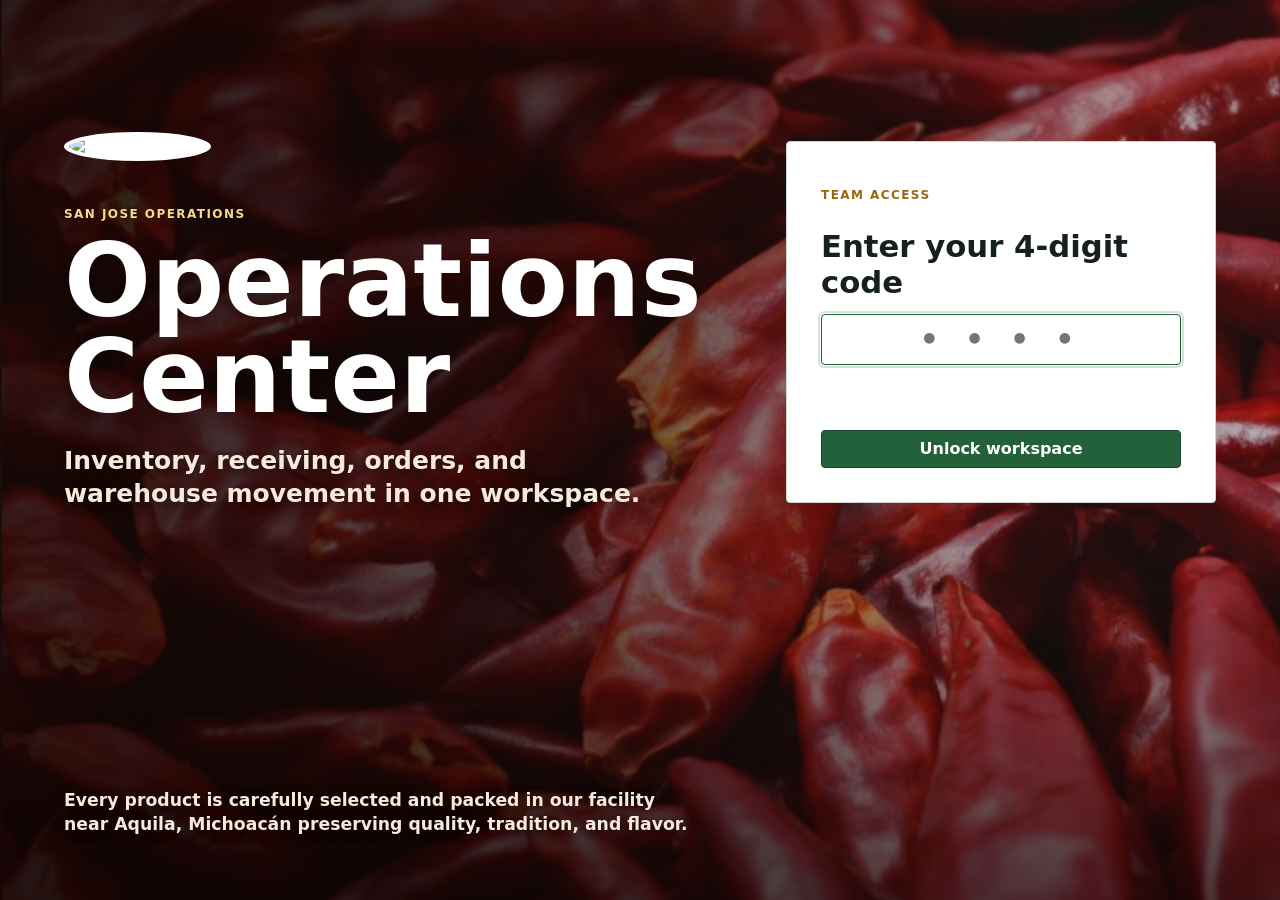
==== frontend/index.html @ c1003235 "Improve phone header layout" ====
<!doctype html>
<html lang="en">
  <head>
    <meta charset="utf-8">
    <meta name="viewport" content="width=device-width, initial-scale=1">
    <title>San Jose Operations Prototype</title>
    <link rel="preload" as="image" href="./operations-center-bg.jpg" fetchpriority="high">
    <link rel="stylesheet" href="./css/styles.css?v=qa1">
    <link rel="stylesheet" href="./css/reports-mobile.css?v=opsreports3">
    <link rel="stylesheet" href="./css/smooth.css?v=smooth1">
    <link rel="stylesheet" href="./css/professional.css?v=mobile-professional1">
    <link rel="stylesheet" href="./css/professional-nav-fix.css?v=phone-layout1">
    <script type="module" src="./js/app-smooth1.js?v=phone-layout1"></script>
  </head>
  <body>
    <section id="loginScreen" class="login-screen" aria-label="Operations Center sign in">
      <div class="login-overlay"></div>
      <div class="login-content">
        <div class="login-heading">
          <img src="../SAN_JOSE_LOGOS.png" alt="San José Farms">
          <p class="eyebrow">SAN JOSE OPERATIONS</p>
          <h1>Operations Center</h1>
          <p class="login-subtitle">Inventory, receiving, orders, and warehouse movement in one workspace.</p>
        </div>
        <form id="pinForm" class="pin-card">
          <p id="pinRoleLabel" class="eyebrow">TEAM ACCESS</p>
          <h2>Enter your 4-digit code</h2>
          <input id="pinInput" inputmode="numeric" autocomplete="one-time-code" maxlength="4" pattern="[0-9]{4}" aria-label="Four digit access code" placeholder="• • • •" required>
          <p id="pinError" class="pin-error" aria-live="polite"></p>
          <button class="login-choice pin-submit" type="submit">Unlock workspace</button>
        </form>
      </div>
      <div class="login-footer">
        <p>Every product is carefully selected and packed in our facility near Aquila, Michoacán preserving quality, tradition, and flavor.</p>
      </div>
    </section>
    <div id="app" hidden>
      <aside class="sidebar">
        <div class="brand">
          <img class="brand-logo" src="../logo_San_Jose.png" alt="San Jose">
          <div>
            <strong>San Jose</strong>
            <small>Operations Prototype</small>
          </div>
        </div>
        <nav id="nav" class="nav"></nav>
        <button id="mobileMenuSignOut" class="mobile-menu-sign-out" type="button">Sign out</button>
      </aside>

      <main class="shell">
        <header class="topbar">
          <div class="mobile-nav-actions">
            <button id="mobileHomeButton" class="icon-button mobile-home-button" type="button" aria-label="Warehouse home" title="Warehouse home">
              <svg aria-hidden="true" viewBox="0 0 24 24"><path d="m3 11 9-8 9 8"></path><path d="M5 10v10h14V10"></path><path d="M9 20v-6h6v6"></path></svg>
            </button>
            <button id="menuToggle" class="icon-button" type="button" aria-label="Open full navigation" title="Open full navigation">☰</button>
          </div>
          <div>
            <h1 id="pageTitle">Dashboard</h1>
            <p id="pageSubtitle">Spreadsheet-backed frontend prototype</p>
          </div>
          <div class="user-panel">
            <span class="user-avatar" id="userAvatar">A</span>
            <div><span class="user-panel-label">Signed in as</span><strong id="currentUserName">Admin</strong></div>
            <button id="signOutButton" class="sign-out" type="button">Sign out</button>
          </div>
        </header>

        <section id="notice" class="notice" hidden></section>
        <section id="view" class="view"></section>
      </main>
    </div>
  </body>
</html>
---- frontend/css/styles.css ----
:root {
  --bg: #f3f5f2;
  --panel: #ffffff;
  --ink: #17211b;
  --muted: #607064;
  --line: #d8e1da;
  --primary: #186b45;
  --primary-dark: #105436;
  --accent: #d69a2d;
  --warn: #aa6500;
  --danger: #b42318;
  --ok: #1f7a46;
  --soft: #eaf3ec;
  --shadow: 0 10px 24px rgba(23, 33, 27, 0.08);
}

* { box-sizing: border-box; }

body {
  margin: 0;
  background: var(--bg);
  color: var(--ink);
  font-family: Inter, ui-sans-serif, system-ui, -apple-system, BlinkMacSystemFont, "Segoe UI", sans-serif;
  -webkit-text-size-adjust: 100%;
}

button, input, select, textarea {
  font: inherit;
}

button {
  border: 0;
  cursor: pointer;
  touch-action: manipulation;
}

[hidden] { display: none !important; }

.login-screen { background: #250905 url("../operations-center-bg.jpg") center / cover no-repeat; color: white; display: grid; min-height: 100vh; overflow: hidden; padding: clamp(24px, 5vw, 72px); position: relative; }
.login-screen::after { background: linear-gradient(0deg, rgba(10, 2, 1, .58), rgba(10, 2, 1, 0) 40%); content: ""; inset: 0; pointer-events: none; position: absolute; }
.login-overlay { background: linear-gradient(110deg, rgba(18, 5, 3, .88) 0%, rgba(18, 5, 3, .65) 43%, rgba(7, 2, 1, .24) 74%); inset: 0; position: absolute; }
.login-content { align-items: center; display: grid; gap: clamp(28px, 5vw, 72px); grid-template-columns: minmax(0, 1fr) minmax(340px, 430px); max-width: 1180px; position: relative; width: 100%; z-index: 1; }
.login-heading { max-width: 680px; }
.login-heading img { background: white; border: 5px solid white; border-radius: 50%; box-shadow: 0 16px 50px rgba(0,0,0,.34); height: clamp(88px, 9vw, 132px); margin-bottom: clamp(20px, 3vw, 34px); object-fit: contain; width: clamp(88px, 9vw, 132px); }
.login-heading h1 { font-size: clamp(54px, 8vw, 108px); font-weight: 850; letter-spacing: 0; line-height: .94; margin: 8px 0 18px; max-width: 760px; text-shadow: 0 5px 26px rgba(0,0,0,.45); }
.login-subtitle { color: #f6eadb; font-size: clamp(18px, 2vw, 25px); font-weight: 650; line-height: 1.35; margin: 0; max-width: 620px; text-shadow: 0 2px 14px rgba(0,0,0,.55); }
.login-choices { display: flex; gap: 18px; }
.login-choice { backdrop-filter: blur(8px); background: rgba(255,255,255,.32); border: 1px solid rgba(255,255,255,.5); border-radius: 4px; color: white; font-size: clamp(34px, 4vw, 56px); font-weight: 800; min-width: 190px; padding: 15px 26px; text-shadow: 0 2px 8px rgba(0,0,0,.45); transition: background .18s ease, transform .18s ease; }
.login-choice:hover { background: rgba(255,255,255,.5); transform: translateY(-2px); }
.pin-card { backdrop-filter: blur(18px); background: rgba(255,255,255,.94); border: 1px solid rgba(255,255,255,.66); border-radius: 18px; box-shadow: 0 24px 80px rgba(0,0,0,.42); color: var(--ink); display: grid; gap: 14px; padding: clamp(24px, 3vw, 34px); text-align: left; width: min(430px, 100%); }
.pin-card h2 { font-size: clamp(24px, 2.4vw, 31px); letter-spacing: 0; margin: 0; }.pin-card .eyebrow { color: #9a650f; }
.pin-card input { background: #f8faf7; border: 1px solid #d7dfd8; border-radius: 12px; box-shadow: inset 0 1px 0 rgba(255,255,255,.9); color: var(--ink); font-size: 20px; text-align: center; width: 100%; }
.pin-card #pinInput { font-size: 30px; font-weight: 750; letter-spacing: .26em; padding-left: .26em; }
.pin-submit { background: var(--primary); border-radius: 12px; box-shadow: none; font-family: inherit; font-size: 16px; margin-top: 2px; min-width: 100%; padding: 14px; text-shadow: none; }
.pin-submit:hover { background: var(--primary-dark); transform: translateY(-1px); }
.pin-back { background: transparent; color: white; font-weight: 700; opacity: .9; padding: 0; }.pin-error { color: #9f2d24; font-weight: 700; min-height: 19px; margin: 8px 0; }
.login-screen.unlocking .login-content { left: 50%; top: 50%; transform: translate(-50%, -50%); }.login-screen.unlocking .login-heading { display: none; }.login-screen.unlocking .login-footer { opacity: .25; }.login-screen.unlocking .pin-card { display: grid; gap: 10px; }
.login-footer { align-self: end; margin-top: clamp(28px, 8vh, 80px); max-width: 660px; position: relative; z-index: 1; }.login-footer p { color: #f6eadb; font-size: clamp(14px, 1.35vw, 18px); font-weight: 650; line-height: 1.4; margin: 0; max-width: 640px; text-shadow: 0 2px 12px rgba(0,0,0,.72); }

#app {
  display: grid;
  grid-template-columns: 280px 1fr;
  min-height: 100vh;
}

.sidebar {
  background: linear-gradient(180deg, #123c2b 0%, #0b291d 100%);
  color: white;
  padding: 24px 16px;
  position: sticky;
  top: 0;
  height: 100vh;
}

.brand {
  display: flex;
  gap: 12px;
  align-items: center;
  margin: 4px 8px 30px;
}

.brand-logo {
  background: white;
  border: 2px solid rgba(255,255,255,0.75);
  width: 44px;
  height: 44px;
  border-radius: 50%;
  object-fit: contain;
  padding: 2px;
}

.brand small {
  display: block;
  color: #b9d3c2;
  margin-top: 2px;
}

.nav {
  display: grid;
  gap: 5px;
}

.nav button {
  width: 100%;
  text-align: left;
  color: #eaf3ec;
  background: transparent;
  border-radius: 10px;
  padding: 12px 14px;
  font-weight: 650;
}

.nav button.active,
.nav button:hover {
  background: rgba(255,255,255,0.14);
}

.shell {
  min-width: 0;
  padding: 30px;
  max-width: 1440px;
}

.topbar {
  display: flex;
  align-items: center;
  justify-content: space-between;
  gap: 16px;
  margin-bottom: 18px;
}

.topbar h1 {
  margin: 0;
  font-size: clamp(26px, 3vw, 34px);
  letter-spacing: -0.035em;
}

.topbar p {
  margin: 4px 0 0;
  color: var(--muted);
}

.icon-button {
  display: none;
  width: 44px;
  height: 44px;
  border-radius: 8px;
  background: var(--panel);
  color: var(--ink);
  box-shadow: var(--shadow);
}

.mobile-nav-actions { display: none; }
.icon-button svg { fill: none; height: 23px; stroke: currentColor; stroke-linecap: round; stroke-linejoin: round; stroke-width: 2; width: 23px; }

.warehouse-home { display: none; }

.user-panel {
  display: flex;
  align-items: center;
  gap: 8px;
  background: var(--panel);
  border: 1px solid var(--line);
  border-radius: 12px;
  padding: 7px 10px 7px 7px;
  box-shadow: 0 5px 16px rgba(23, 33, 27, 0.05);
}

.user-panel label {
  color: var(--muted);
  font-size: 13px;
}

.user-panel-label { color: var(--muted); display: block; font-size: 11px; font-weight: 700; line-height: 1.1; }
.user-panel strong { display: block; font-size: 13px; white-space: nowrap; }
.sign-out { background: transparent; color: var(--primary); font-size: 12px; font-weight: 800; margin-left: 6px; padding: 7px; }

.user-panel select { border: 0; min-height: 36px; padding: 4px 28px 4px 4px; font-size: 13px; font-weight: 700; width: auto; }
.user-avatar { align-items: center; background: var(--primary); border-radius: 9px; color: white; display: inline-flex; font-size: 14px; font-weight: 800; height: 34px; justify-content: center; width: 34px; }

.notice {
  margin-bottom: 14px;
  border: 1px solid var(--line);
  border-left: 5px solid var(--primary);
  background: var(--panel);
  border-radius: 8px;
  padding: 12px 14px;
}

.grid {
  display: grid;
  gap: 14px;
}

.cards {
  display: grid;
  grid-template-columns: repeat(4, minmax(0, 1fr));
  gap: 14px;
}

.card,
.panel {
  background: var(--panel);
  border: 1px solid var(--line);
  border-radius: 14px;
  box-shadow: var(--shadow);
}

.card {
  padding: 16px;
}

.card span {
  color: var(--muted);
  font-size: 13px;
}

.card strong {
  display: block;
  font-size: 30px;
  margin-top: 6px;
}

.dashboard-layout {
  display: grid;
  gap: 14px;
}

.dashboard-metrics {
  display: grid;
  grid-template-columns: repeat(5, minmax(180px, 1fr));
  gap: 12px;
}

.dashboard-metric {
  background: var(--panel);
  border: 1px solid var(--line);
  border-radius: 8px;
  box-shadow: var(--shadow);
  display: flex;
  flex-direction: column;
  min-height: 142px;
  padding: 15px;
}

.dashboard-metric > span {
  color: var(--muted);
  font-size: 13px;
  font-weight: 700;
}

.dashboard-metric strong {
  display: block;
  font-size: 27px;
  margin-top: 9px;
}

.dashboard-metric small {
  color: var(--muted);
  display: block;
  line-height: 1.35;
  margin-top: auto;
  padding-top: 10px;
}

.dashboard-metric--attention {
  border-top: 4px solid #bd7200;
}

.dashboard-metric--placeholder {
  background: #f8faf8;
  border-style: dashed;
  box-shadow: none;
}

.dashboard-metric--placeholder strong {
  color: #879188;
}

.dashboard-metric--capacity {
  border-top: 4px solid #167b83;
}

.capacity-bar {
  background: #dfe9e7;
  border-radius: 4px;
  height: 8px;
  margin-top: 10px;
  overflow: hidden;
  width: 100%;
}

.capacity-bar span {
  background: #167b83;
  display: block;
  height: 100%;
}

.dashboard-exceptions {
  display: grid;
  gap: 14px;
  grid-template-columns: repeat(2, minmax(0, 1fr));
}

.dashboard-exceptions .panel {
  min-width: 0;
}

.dashboard-exceptions .panel-header p {
  margin: 4px 0 0;
}

.dashboard-exceptions td small {
  color: var(--muted);
}

.table-tools {
  align-items: center;
  display: flex;
  justify-content: flex-end;
  margin: 0 0 10px;
}

.table-tools label {
  align-items: center;
  display: flex;
  gap: 8px;
}

.table-tools span {
  color: var(--muted);
  font-size: 12px;
  font-weight: 800;
  text-transform: uppercase;
}

.table-filter {
  background: white;
  border: 1px solid var(--line);
  border-radius: 8px;
  min-height: 38px;
  min-width: min(280px, 68vw);
  padding: 8px 10px;
}

.order-module-grid {
  display: grid;
  gap: 14px;
  grid-template-columns: repeat(2, minmax(0, 1fr));
}

.order-module {
  align-items: flex-start;
  display: flex;
  justify-content: space-between;
  min-height: 150px;
}

.order-module h2 {
  font-size: 20px;
  margin: 0 0 7px;
}

.order-module p {
  line-height: 1.45;
  margin: 0;
  max-width: 440px;
}

.sales-order-header-grid {
  display: grid;
  gap: 12px;
  grid-template-columns: repeat(4, minmax(0, 1fr));
}

.sales-line-grid {
  display: grid;
  gap: 10px;
  grid-template-columns: repeat(4, minmax(0, 1fr));
}

.sales-inventory-field {
  grid-column: span 2;
}

.sales-line-facts {
  border-top: 1px solid var(--line);
  display: grid;
  gap: 10px;
  grid-template-columns: repeat(5, minmax(0, 1fr));
  margin-top: 12px;
  padding-top: 11px;
}

.sales-line-facts span {
  color: var(--muted);
  font-size: 12px;
}

.sales-line-facts strong {
  color: var(--ink);
  display: block;
  font-size: 13px;
  margin-top: 3px;
}

.sales-allocation-preview {
  background: #f7faf8;
  border: 1px solid var(--line);
  border-radius: 8px;
  color: var(--ink);
  font-size: 13px;
  line-height: 1.45;
  margin-top: 12px;
  padding: 11px 12px;
}

.sales-allocation-summary {
  font-weight: 800;
  margin-bottom: 7px;
}

.sales-allocation-summary.is-short {
  color: var(--danger);
}

.sales-allocation-list {
  display: grid;
  gap: 5px;
}

.sales-allocation-list small {
  color: var(--muted);
}

.sales-order-footer {
  align-items: flex-end;
}

.report-block {
  text-align: left;
  color: var(--ink);
}

.report-block small {
  display: block;
  color: var(--muted);
  line-height: 1.35;
  margin-top: 8px;
}

.report-block.selected {
  border-color: var(--primary);
  box-shadow: 0 0 0 2px rgba(29, 111, 66, 0.14), var(--shadow);
}

.panel {
  padding: 20px;
}

.panel-header {
  display: flex;
  justify-content: space-between;
  gap: 12px;
  align-items: center;
  margin-bottom: 14px;
}

.panel-header h2 {
  margin: 0;
  font-size: 18px;
}

.actions {
  display: flex;
  gap: 10px;
  flex-wrap: wrap;
}

.btn {
  display: inline-flex;
  align-items: center;
  justify-content: center;
  min-height: 42px;
  border-radius: 10px;
  padding: 10px 14px;
  background: var(--primary);
  color: white;
  font-weight: 700;
}

.btn:hover { background: var(--primary-dark); }
.btn.secondary { background: #e7eee9; color: var(--ink); }
.btn.warn { background: var(--warn); }
.btn.danger { background: var(--danger); }
.btn.small { min-height: 34px; padding: 7px 10px; }
.btn:disabled,
button:disabled {
  cursor: not-allowed;
  opacity: 0.45;
}

.form-grid {
  display: grid;
  grid-template-columns: repeat(2, minmax(0, 1fr));
  gap: 12px;
}

.field {
  display: grid;
  gap: 6px;
}

.field.full {
  grid-column: 1 / -1;
}

.field label {
  color: var(--muted);
  font-weight: 700;
  font-size: 13px;
}

input, select, textarea {
  width: 100%;
  border: 1px solid var(--line);
  border-radius: 10px;
  min-height: 48px;
  padding: 12px 13px;
  background: white;
  color: var(--ink);
  font-size: 16px;
}

select[multiple] {
  min-height: 140px;
}

.field-hint {
  color: var(--muted);
  font-size: 12px;
  line-height: 1.35;
}

.opening-space-actions {
  align-items: center;
  margin-bottom: 2px;
}

.opening-use-all {
  justify-self: start;
  margin-bottom: 4px;
}

input:focus, select:focus, textarea:focus { border-color: var(--primary); box-shadow: 0 0 0 3px rgba(24, 107, 69, 0.13); outline: 0; }

.admin-layout { display: grid; gap: 16px; }
.admin-hero { align-items: center; background: linear-gradient(115deg, #123f2d, #17613f); color: white; display: flex; justify-content: space-between; min-height: 168px; overflow: hidden; position: relative; }
.admin-hero::after { background: rgba(214, 154, 45, 0.17); border-radius: 999px; content: ""; height: 280px; position: absolute; right: -80px; top: -130px; width: 280px; }
.admin-hero h2 { font-size: clamp(24px, 3vw, 32px); letter-spacing: -0.03em; margin: 7px 0; max-width: 600px; position: relative; z-index: 1; }
.admin-hero .muted { color: #d4e6da; max-width: 620px; position: relative; z-index: 1; }
.eyebrow { color: #f7d88f; font-size: 12px; font-weight: 800; letter-spacing: .12em; }
.admin-hero-stat { background: rgba(255,255,255,.12); border: 1px solid rgba(255,255,255,.18); border-radius: 14px; display: grid; min-width: 124px; padding: 17px; position: relative; text-align: center; z-index: 1; }
.admin-hero-stat strong { font-size: 34px; }.admin-hero-stat span { color: #d4e6da; font-size: 12px; font-weight: 700; }
.admin-workspace { display: grid; gap: 16px; grid-template-columns: minmax(340px, .9fr) minmax(0, 1.1fr); }
.admin-secondary { align-items: center; display: flex; justify-content: space-between; }.admin-secondary h2 { font-size: 17px; margin: 0 0 4px; }.admin-secondary p { margin: 0; }
.role-badge { border-radius: 999px; display: inline-flex; font-size: 12px; font-weight: 800; padding: 5px 9px; }.role-admin { background: #f8e3be; color: #7b4d09; }.role-manager { background: #d9ece2; color: #175f3a; }.role-operator { background: #e3e9e5; color: #43534a; }

textarea {
  min-height: 82px;
  resize: vertical;
}

.po-header-grid {
  display: grid;
  grid-template-columns: 2fr repeat(3, minmax(0, 1fr));
  gap: 12px;
}

.po-tax-switch {
  min-height: 48px;
}

.input-suffix {
  align-items: center;
  display: grid;
  grid-template-columns: 1fr auto;
  position: relative;
}

.input-suffix input {
  padding-right: 40px;
}

.input-suffix span {
  color: var(--muted);
  font-weight: 700;
  padding-right: 13px;
  position: absolute;
  right: 0;
}

.po-lines-heading {
  align-items: center;
  border-top: 1px solid var(--line);
  display: flex;
  justify-content: space-between;
  margin-top: 16px;
  padding-top: 16px;
}

.po-lines-heading h3 {
  font-size: 16px;
  margin: 0;
}

.po-line-items {
  display: grid;
  gap: 12px;
  margin-top: 12px;
}

.po-line-item {
  border: 1px solid var(--line);
  border-radius: 8px;
  padding: 13px;
}

.po-line-title {
  align-items: center;
  display: flex;
  justify-content: space-between;
  margin-bottom: 10px;
}

.po-remove-line {
  align-items: center;
  background: transparent;
  color: var(--muted);
  display: inline-flex;
  font-size: 24px;
  height: 36px;
  justify-content: center;
  line-height: 1;
  width: 36px;
}

.po-remove-line:hover:not(:disabled) {
  color: var(--danger);
}

.po-line-grid {
  display: grid;
  grid-template-columns: 2fr repeat(2, minmax(0, 1fr));
  gap: 10px;
}

.po-line-summary {
  display: flex;
  gap: 22px;
  justify-content: flex-end;
  margin-top: 11px;
  color: var(--muted);
  font-size: 13px;
}

.po-line-summary strong {
  color: var(--ink);
  margin-left: 5px;
}

.po-footer {
  align-items: flex-end;
  border-top: 1px solid var(--line);
  display: flex;
  justify-content: space-between;
  margin-top: 16px;
  padding-top: 16px;
}

.po-totals {
  display: grid;
  gap: 7px;
  min-width: 250px;
}

.po-totals div {
  display: flex;
  justify-content: space-between;
}

.po-totals span {
  color: var(--muted);
}

.po-grand-total {
  border-top: 2px solid var(--ink);
  font-size: 18px;
  padding-top: 8px;
}

.po-actions {
  flex-wrap: wrap;
  gap: 6px;
}

.po-actions .btn {
  min-height: 36px;
  padding: 7px 10px;
  white-space: nowrap;
}

.receiving-page {
  gap: 16px;
}

.receiving-scan-panel .panel-header p,
.receiving-order-header p {
  margin: 4px 0 0;
}

.receiving-scan-row {
  display: grid;
  grid-template-columns: 1fr 1fr;
  gap: 12px;
}

.receiving-workspace form {
  display: grid;
  gap: 18px;
}

.receiving-order-lines {
  border: 1px solid var(--line);
  border-radius: 8px;
  overflow: hidden;
}

.receiving-lines-header {
  align-items: center;
  background: var(--soft);
  display: flex;
  justify-content: space-between;
  padding: 11px 13px;
}

.receiving-lines-header span {
  font-weight: 800;
}

.receiving-lines-header small {
  color: var(--muted);
}

.receiving-order-line {
  align-items: center;
  background: white;
  border-top: 1px solid var(--line);
  cursor: pointer;
  display: grid;
  gap: 12px;
  grid-template-columns: minmax(180px, 2fr) repeat(3, minmax(100px, 1fr)) auto;
  min-height: 68px;
  padding: 10px 13px;
  position: relative;
}

.receiving-order-line:hover:not(.is-complete) {
  background: #f8fbf9;
}

.receiving-order-line.is-selected {
  background: #eef7f1;
  box-shadow: inset 4px 0 0 var(--primary);
}

.receiving-order-line.is-scanned {
  background: #dff2e4;
}

.receiving-order-line.is-complete {
  cursor: default;
  opacity: 0.62;
}

.receiving-line-radio {
  height: 1px;
  opacity: 0;
  position: absolute;
  width: 1px;
}

.receiving-order-line small,
.receiving-facts span,
.receiving-placeholder span,
.receiving-quantity-preview span {
  color: var(--muted);
  display: block;
  font-size: 11px;
  font-weight: 700;
}

.receiving-order-line strong {
  display: block;
  margin-top: 3px;
}

.receiving-product-main strong {
  font-size: 15px;
  margin-top: 0;
}

.receiving-line-state,
.receiving-scan-badge {
  background: #e7eee9;
  border-radius: 999px;
  color: var(--ink);
  font-size: 11px;
  font-weight: 800;
  padding: 5px 8px;
  text-align: center;
}

.receiving-order-line.is-scanned .receiving-line-state,
.receiving-scan-badge {
  background: var(--primary);
  color: white;
}

.receiving-details {
  border-top: 1px solid var(--line);
  padding-top: 18px;
}

.receiving-section-heading {
  align-items: center;
  display: flex;
  justify-content: space-between;
  margin-bottom: 13px;
}

.receiving-section-heading h3 {
  font-size: 19px;
  margin: 3px 0 0;
}

.receiving-eyebrow {
  color: var(--muted);
  font-size: 11px;
  font-weight: 800;
  text-transform: uppercase;
}

.receiving-facts {
  background: #f8fbf9;
  border-bottom: 1px solid var(--line);
  border-top: 1px solid var(--line);
  display: grid;
  gap: 1px;
  grid-template-columns: repeat(3, minmax(0, 1fr));
  margin-bottom: 16px;
}

.receiving-facts div {
  min-height: 64px;
  padding: 11px 12px;
}

.receiving-facts strong,
.receiving-placeholder strong,
.receiving-quantity-preview strong {
  display: block;
  margin-top: 4px;
}

.receiving-entry-grid {
  display: grid;
  gap: 12px;
  grid-template-columns: repeat(4, minmax(0, 1fr));
}

.receiving-lot-field {
  grid-column: span 2;
}

.receiving-quantity-preview {
  border-bottom: 1px solid var(--line);
  border-top: 1px solid var(--line);
  display: grid;
  grid-template-columns: repeat(4, minmax(0, 1fr));
  margin: 16px 0;
  padding: 12px 0;
}

.receiving-quantity-preview div {
  border-right: 1px solid var(--line);
  padding: 0 12px;
}

.receiving-quantity-preview div:last-child {
  border-right: 0;
}

.receiving-putaway {
  background: #f8fbf9;
  border: 1px solid var(--line);
  border-radius: 8px;
  display: grid;
  gap: 12px;
  margin-bottom: 16px;
  padding: 14px;
}

.receiving-placeholder {
  border-bottom: 1px solid var(--line);
  padding-bottom: 11px;
}

.receiving-location-controls {
  display: grid;
  gap: 12px;
  grid-template-columns: 1fr 1fr;
}

.receiving-location-scan {
  display: grid;
  gap: 8px;
  grid-template-columns: 1fr auto;
}

.receiving-location-scan .btn {
  min-width: 76px;
}

.receiving-notes {
  margin-top: 4px;
}

.receiving-submit-row {
  align-items: center;
  border-top: 1px solid var(--line);
  display: flex;
  gap: 16px;
  justify-content: space-between;
  margin-top: 16px;
  padding-top: 16px;
}

.table-wrap {
  overflow-x: auto;
  border: 1px solid var(--line);
  border-radius: 8px;
}

table {
  width: 100%;
  border-collapse: collapse;
  min-width: 720px;
  background: white;
}

th, td {
  text-align: left;
  padding: 11px 12px;
  border-bottom: 1px solid var(--line);
  vertical-align: top;
}

th {
  background: var(--soft);
  font-size: 13px;
  color: #294535;
}

.table-sort-button {
  align-items: center;
  background: transparent;
  color: inherit;
  display: inline-flex;
  font-weight: 700;
  gap: 6px;
  padding: 2px 0;
  text-align: left;
}

.table-sort-button:hover,
.table-sort-button:focus-visible {
  color: var(--primary);
}

.table-sort-button:focus-visible {
  outline: 2px solid var(--primary);
  outline-offset: 3px;
}

.sort-indicator::before {
  color: var(--muted);
  content: "\2195";
  display: inline-block;
  font-size: 14px;
  line-height: 1;
  width: 12px;
}

.table-sort-button.sort-asc .sort-indicator::before {
  color: var(--primary);
  content: "\2191";
}

.table-sort-button.sort-desc .sort-indicator::before {
  color: var(--primary);
  content: "\2193";
}

tr:last-child td {
  border-bottom: 0;
}

.status {
  display: inline-flex;
  border-radius: 999px;
  padding: 4px 9px;
  font-size: 12px;
  font-weight: 800;
  background: #edf2ee;
}

.status.ok { color: var(--ok); background: #e5f4eb; }
.status.warn { color: var(--warn); background: #fff4df; }
.status.danger { color: var(--danger); background: #fde8e7; }

.switch {
  align-items: center;
  display: inline-flex;
  gap: 8px;
  color: var(--muted);
  font-size: 13px;
  font-weight: 800;
}

.switch input {
  accent-color: var(--primary);
  min-height: auto;
  width: 18px;
  height: 18px;
}

.scan-box {
  display: grid;
  gap: 12px;
  background: #f8fbf9;
  border: 1px dashed #9eb8a6;
  border-radius: 8px;
  padding: 14px;
}

#cameraReader {
  width: 100%;
  max-width: 520px;
  border-radius: 8px;
  overflow: hidden;
  background: #102318;
  position: relative;
}

.scan-video {
  width: 100%;
  aspect-ratio: 4 / 3;
  display: block;
  object-fit: cover;
}

.scan-hint {
  color: #f8fbf9;
  background: rgba(16, 35, 24, 0.75);
  border-radius: 999px;
  font-size: 13px;
  font-weight: 800;
  left: 50%;
  padding: 7px 12px;
  position: absolute;
  top: 12px;
  transform: translateX(-50%);
  white-space: nowrap;
}

.result {
  min-height: 44px;
  border-radius: 8px;
  padding: 12px;
  background: var(--soft);
  border: 1px solid var(--line);
}

.muted {
  color: var(--muted);
}

.empty {
  padding: 18px;
  color: var(--muted);
  text-align: center;
}

@media (max-width: 900px) {
  #app {
    grid-template-columns: 1fr;
  }

  .sidebar {
    display: none;
    position: fixed;
    z-index: 10;
    width: min(88vw, 340px);
    box-shadow: 18px 0 36px rgba(0, 0, 0, 0.22);
  }

  body.menu-open .sidebar {
    display: block;
  }

  .icon-button {
    align-items: center;
    display: inline-grid;
    justify-content: center;
  }

  .mobile-nav-actions { display: flex; gap: 8px; }

  .shell {
    padding: 14px;
    padding-bottom: 28px;
  }

  .topbar {
    position: sticky;
    top: 0;
    z-index: 5;
    align-items: flex-start;
    background: rgba(244, 247, 244, 0.96);
    padding: 8px 0 12px;
    backdrop-filter: blur(8px);
  }

  .topbar h1 {
    font-size: 22px;
  }

  .topbar p {
    font-size: 13px;
  }

  .user-panel {
    align-self: stretch;
  }

  .nav button,
  .btn,
  .icon-button {
    min-height: 50px;
  }

  .cards,
  .dashboard-exceptions,
  .admin-workspace,
  .order-module-grid,
  .form-grid,
  .po-header-grid,
  .po-line-grid,
  .receiving-scan-row,
  .receiving-location-controls {
    grid-template-columns: 1fr;
  }

  .dashboard-metrics {
    grid-template-columns: repeat(2, minmax(0, 1fr));
  }

  .sales-order-header-grid,
  .sales-line-grid {
    grid-template-columns: repeat(2, minmax(0, 1fr));
  }

  .sales-line-facts {
    grid-template-columns: repeat(3, minmax(0, 1fr));
  }

  .receiving-order-line {
    grid-template-columns: minmax(150px, 2fr) repeat(3, minmax(90px, 1fr)) auto;
    min-width: 680px;
  }

  .receiving-order-lines {
    overflow-x: auto;
  }

  .receiving-entry-grid {
    grid-template-columns: repeat(2, minmax(0, 1fr));
  }

  .receiving-facts {
    grid-template-columns: repeat(2, minmax(0, 1fr));
  }

  .receiving-quantity-preview {
    grid-template-columns: repeat(2, minmax(0, 1fr));
    row-gap: 12px;
  }

  .receiving-quantity-preview div:nth-child(2) {
    border-right: 0;
  }

  .po-footer {
    align-items: stretch;
    display: grid;
    gap: 16px;
  }

  .po-line-summary {
    justify-content: space-between;
  }

  .po-actions {
    grid-template-columns: 1fr;
  }

  .panel,
  .card {
    box-shadow: none;
  }

  .panel-header {
    align-items: stretch;
    flex-direction: column;
  }

  .actions {
    display: grid;
    grid-template-columns: 1fr;
  }

  table {
    min-width: 640px;
  }

  .admin-hero { align-items: flex-start; gap: 16px; }
  .admin-secondary { align-items: stretch; flex-direction: column; gap: 14px; }
}

@media (max-width: 1366px) and (pointer: coarse), (max-width: 900px) {
  #app { grid-template-columns: 1fr; }
  .sidebar { display: none; }
  .mobile-nav-actions { display: flex; gap: 8px; }
  .mobile-home-button { align-items: center; display: inline-grid; justify-content: center; }
  #menuToggle { display: none; }

  body.mobile-home-mode { background: #0c3827; }
  body.mobile-home-mode #app { background: #0c3827; display: block; }
  body.mobile-home-mode .sidebar,
  body.mobile-home-mode .topbar,
  body.mobile-home-mode .notice { display: none !important; }
  body.mobile-home-mode .shell { max-width: none; padding: 0; }
  body.mobile-home-mode .view { margin: 0; }
  body.mobile-home-mode .view-loading { opacity: 1; }

  .warehouse-home {
    background: #0c3827;
    color: white;
    display: flex;
    flex-direction: column;
    min-height: 100svh;
    padding: max(24px, env(safe-area-inset-top)) max(22px, env(safe-area-inset-right)) max(26px, env(safe-area-inset-bottom)) max(22px, env(safe-area-inset-left));
  }

  .warehouse-home-header { align-items: center; display: flex; justify-content: space-between; margin-bottom: clamp(28px, 6vh, 54px); }
  .warehouse-home-brand { align-items: center; display: flex; gap: 12px; min-width: 0; }
  .warehouse-home-brand img { background: white; border: 3px solid rgba(255,255,255,.8); border-radius: 50%; height: 54px; object-fit: contain; width: 54px; }
  .warehouse-home-brand span { color: #b9d3c2; display: block; font-size: 12px; font-weight: 750; text-transform: uppercase; }
  .warehouse-home-brand strong { display: block; font-size: 19px; margin-top: 2px; }
  .warehouse-sign-out { background: rgba(255,255,255,.1); border: 1px solid rgba(255,255,255,.22); border-radius: 7px; color: white; font-size: 13px; font-weight: 750; min-height: 44px; padding: 8px 13px; }

  .warehouse-home-grid { display: grid; flex: 1; gap: 12px; grid-template-columns: repeat(2, minmax(0, 1fr)); }
  .warehouse-home-tile {
    align-items: center;
    background: rgba(255,255,255,.07);
    border: 1px solid rgba(255,255,255,.14);
    border-radius: 8px;
    color: white;
    display: flex;
    flex-direction: column;
    justify-content: center;
    min-height: 128px;
    padding: 16px 8px;
    transition: background .16s ease, border-color .16s ease, transform .16s ease;
  }
  .warehouse-home-tile:active { transform: scale(.98); }
  .warehouse-home-tile.active { background: #f4b43d; border-color: #f4b43d; color: #173322; }
  .warehouse-home-icon { align-items: center; display: flex; height: 48px; justify-content: center; margin-bottom: 8px; width: 48px; }
  .warehouse-home-icon svg { fill: none; height: 42px; stroke: currentColor; stroke-linecap: round; stroke-linejoin: round; stroke-width: 1.7; width: 42px; }
  .warehouse-home-tile strong { font-size: 16px; line-height: 1.15; }
  .warehouse-home-tile small { color: #b9d3c2; font-size: 11px; font-weight: 700; margin-top: 5px; }
  .warehouse-home-tile.active small { color: #35563f; }

  .warehouse-action-panel { background: #f7faf7; border-radius: 8px; color: var(--ink); margin-top: 12px; padding: 14px; }
  .warehouse-action-heading { align-items: center; display: flex; font-size: 14px; font-weight: 850; justify-content: space-between; margin-bottom: 8px; }
  .warehouse-action-heading button { align-items: center; background: transparent; color: var(--muted); display: flex; font-size: 28px; height: 36px; justify-content: center; width: 36px; }
  .warehouse-action-list { display: grid; gap: 7px; }
  .warehouse-action-list button { align-items: center; background: white; border: 1px solid var(--line); border-radius: 6px; color: var(--ink); display: flex; font-weight: 750; justify-content: space-between; min-height: 52px; padding: 10px 14px; text-align: left; width: 100%; }
  .warehouse-action-list b { color: var(--primary); font-size: 21px; }

  .inventory-snapshot-panel .table-wrap { overflow-x: visible; }
  .inventory-snapshot-panel table,
  .inventory-snapshot-panel tbody { display: block; min-width: 0; width: 100%; }
  .inventory-snapshot-panel thead { display: none; }
  .inventory-snapshot-panel tbody { display: grid; gap: 10px; }
  .inventory-snapshot-panel tbody tr {
    border: 1px solid var(--line);
    border-radius: 7px;
    display: grid;
    grid-template-columns: repeat(2, minmax(0, 1fr));
    padding: 8px;
  }
  .inventory-snapshot-panel tbody td {
    border: 0;
    display: grid;
    gap: 3px;
    min-width: 0;
    overflow-wrap: anywhere;
    padding: 8px;
  }
  .inventory-snapshot-panel tbody td::before {
    color: var(--muted);
    content: attr(data-label);
    font-size: 10px;
    font-weight: 800;
    text-transform: uppercase;
  }
}

@media (min-width: 700px) and (max-width: 1366px) and (pointer: coarse) {
  .warehouse-home { padding-left: clamp(34px, 7vw, 92px); padding-right: clamp(34px, 7vw, 92px); }
  .warehouse-home-grid { gap: 16px; grid-template-columns: repeat(3, minmax(0, 1fr)); }
  .warehouse-home-tile { min-height: 190px; }
  .warehouse-home-icon { height: 62px; width: 62px; }
  .warehouse-home-icon svg { height: 54px; width: 54px; }
  .warehouse-home-tile strong { font-size: 19px; }
  .warehouse-action-list { grid-template-columns: repeat(2, minmax(0, 1fr)); }
}

@media (max-width: 520px) {
  .topbar {
    display: grid;
    grid-template-columns: auto 1fr;
  }

  .user-panel {
    grid-column: 1 / -1;
    justify-content: space-between;
  }

  .user-panel select { max-width: 235px; }

  .admin-hero { flex-direction: column; }
  .admin-hero-stat { width: 100%; }

  .cards {
    grid-template-columns: repeat(2, minmax(0, 1fr));
  }

  .dashboard-metrics {
    grid-template-columns: repeat(2, minmax(0, 1fr));
  }

  .dashboard-metric {
    min-height: 170px;
    padding: 12px;
  }

  .dashboard-metric strong {
    font-size: 24px;
  }

  .card strong {
    font-size: 24px;
  }

  .panel {
    padding: 14px;
  }

  .receiving-entry-grid,
  .receiving-facts,
  .receiving-quantity-preview {
    grid-template-columns: 1fr;
  }

  .order-module,
  .sales-order-footer {
    align-items: stretch;
    flex-direction: column;
  }

  .sales-order-header-grid,
  .sales-line-grid,
  .sales-line-facts {
    grid-template-columns: 1fr;
  }

  .sales-inventory-field {
    grid-column: auto;
  }

  .receiving-lot-field {
    grid-column: auto;
  }

  .receiving-quantity-preview div,
  .receiving-quantity-preview div:nth-child(2) {
    border-bottom: 1px solid var(--line);
    border-right: 0;
    padding: 8px 0;
  }

  .receiving-quantity-preview div:last-child {
    border-bottom: 0;
  }

  .receiving-submit-row,
  .receiving-section-heading,
  .receiving-lines-header {
    align-items: stretch;
    flex-direction: column;
  }

  .receiving-submit-row .btn {
    width: 100%;
  }

  .receiving-order-line {
    grid-template-columns: 1fr 1fr;
    min-width: 0;
  }

  .inventory-snapshot-panel tbody tr { grid-template-columns: 1fr; }

  .receiving-product-main {
    grid-column: 1 / -1;
  }

  .receiving-line-state {
    align-self: center;
  }
}

@media (max-width: 360px) {
  .dashboard-metrics {
    grid-template-columns: 1fr;
  }
}

@media (max-width: 520px) {
  .login-screen { background-position: 44% center; min-height: 100svh; overflow-y: auto; padding: 22px; }
  .login-overlay { background: linear-gradient(180deg, rgba(18, 5, 3, .9), rgba(18, 5, 3, .62) 58%, rgba(7, 2, 1, .82)); }
  .login-content { align-items: start; gap: 22px; grid-template-columns: 1fr; }
  .login-heading { max-width: 100%; }
  .login-heading img { height: 76px; margin-bottom: 18px; width: 76px; }
  .login-heading h1 { font-size: clamp(40px, 13vw, 56px); line-height: 1; margin: 6px 0 10px; }
  .login-subtitle { font-size: 16px; line-height: 1.35; max-width: 340px; }
  .login-screen.unlocking .login-content { transform: none; }.pin-card { min-width: 0; padding: 22px; width: 100%; }
  .login-choices { gap: 10px; }
  .login-choice { font-size: 35px; min-width: 0; padding: 15px 18px; width: 50%; }
  .pin-card h2 { font-size: 23px; }
  .pin-card #pinInput { font-size: 27px; }
  .pin-submit { font-size: 16px; padding: 14px; width: 100%; }
  .login-footer { margin-top: 24px; max-width: 340px; }
  .login-footer p { font-size: 14px; }
}
---- frontend/css/reports-mobile.css ----
.grid > *,
.panel {
  min-width: 0;
}

.table-wrap {
  max-width: 100%;
}
---- frontend/css/smooth.css ----
.view {
  opacity: 1;
  transform: translateY(0);
  transition: opacity 150ms ease, transform 150ms ease;
}

.view-loading {
  opacity: 0.82;
  transform: translateY(4px);
}

.loading-panel {
  display: grid;
  gap: 16px;
}

.loading-panel h2 {
  margin: 0;
  font-size: 18px;
}

.loading-lines {
  display: grid;
  gap: 10px;
}

.loading-lines span {
  width: 100%;
  height: 14px;
  border-radius: 999px;
  background: linear-gradient(90deg, #e7eee9 0%, #f7faf8 50%, #e7eee9 100%);
  background-size: 200% 100%;
  animation: loading-shimmer 1.1s ease-in-out infinite;
}

.loading-lines span:nth-child(2) {
  width: 82%;
}

.loading-lines span:nth-child(3) {
  width: 58%;
}

@keyframes loading-shimmer {
  0% { background-position: 100% 0; }
  100% { background-position: -100% 0; }
}
---- frontend/css/professional.css ----
/* Professional UI experiment V2 for San Jose Operations.
   Goal: visibly less congested, less rounded, more like warehouse ERP software.
   Phone is the primary use case; tablet and desktop are tuned afterward. */

:root {
  --sj-page: #eef2ef;
  --sj-surface: #ffffff;
  --sj-surface-muted: #f3f6f4;
  --sj-panel-head: #f8faf8;
  --sj-border: #cbd6cf;
  --sj-border-light: #e3e9e5;
  --sj-text: #152019;
  --sj-muted: #5f6d66;
  --sj-green: #23613a;
  --sj-green-dark: #16472a;
  --sj-green-soft: #e8f2eb;
  --sj-danger: #9f2f2f;
  --sj-radius: 4px;
  --sj-touch: 46px;
}

* {
  box-sizing: border-box;
  -webkit-tap-highlight-color: rgba(35, 97, 58, 0.16);
}

body {
  background: var(--sj-page) !important;
  color: var(--sj-text);
}

#app {
  background: var(--sj-page);
}

/* App shell */
.sidebar {
  background: #102218 !important;
  border-right: 0 !important;
  box-shadow: none !important;
}

.brand {
  background: #0d1d14;
  border-bottom: 1px solid rgba(255, 255, 255, 0.08) !important;
  color: #ffffff;
  padding: 14px 14px !important;
}

.brand strong,
.brand small {
  color: #ffffff !important;
}

.brand-logo {
  background: #ffffff;
  border-radius: 3px !important;
  padding: 2px;
}

.nav {
  gap: 1px !important;
  padding: 8px !important;
}

.nav a,
.nav button,
.nav-link {
  background: transparent !important;
  border: 0 !important;
  border-left: 3px solid transparent !important;
  border-radius: 2px !important;
  box-shadow: none !important;
  color: rgba(255, 255, 255, 0.78) !important;
  min-height: 38px !important;
  padding: 9px 10px !important;
}

.nav a:hover,
.nav button:hover,
.nav-link:hover {
  background: rgba(255, 255, 255, 0.08) !important;
  color: #ffffff !important;
}

.nav a.active,
.nav button.active,
.nav-link.active,
.nav [aria-current="page"] {
  background: rgba(255, 255, 255, 0.12) !important;
  border-left-color: #8ccf9f !important;
  color: #ffffff !important;
  font-weight: 700;
}

.shell {
  background: var(--sj-page) !important;
}

.topbar {
  background: #ffffff !important;
  border-bottom: 1px solid var(--sj-border) !important;
  box-shadow: none !important;
  min-height: 64px !important;
  padding: 10px 18px !important;
}

.topbar h1,
#pageTitle {
  color: var(--sj-text);
  font-size: 21px !important;
  font-weight: 750;
  letter-spacing: -0.025em;
  line-height: 1.1;
  margin: 0;
}

#pageSubtitle {
  color: var(--sj-muted) !important;
  font-size: 12px !important;
  margin-top: 3px;
}

.user-panel {
  background: #ffffff !important;
  border: 1px solid var(--sj-border) !important;
  border-radius: var(--sj-radius) !important;
  box-shadow: none !important;
  padding: 6px 8px !important;
}

.user-avatar {
  border-radius: 3px !important;
}

/* Page density */
.view {
  margin: 0 auto;
  max-width: 1480px;
  padding: 14px 18px 24px !important;
}

.grid,
.dashboard-grid,
.metrics-grid,
.reports-grid {
  gap: 12px !important;
}

.panel,
.card,
.metric-card,
.kpi-card,
.loading-panel,
.notice,
.pin-card {
  background: var(--sj-surface) !important;
  border: 1px solid var(--sj-border) !important;
  border-radius: var(--sj-radius) !important;
  box-shadow: none !important;
}

.panel {
  padding: 0 !important;
  overflow: hidden;
}

.panel > :not(.panel-header),
.panel form,
.panel .table-wrap,
.panel .empty,
.panel > p,
.panel > .muted {
  margin-left: 14px;
  margin-right: 14px;
}

.panel-header {
  align-items: center;
  background: var(--sj-panel-head) !important;
  border-bottom: 1px solid var(--sj-border) !important;
  margin: 0 0 12px !important;
  min-height: 48px;
  padding: 11px 14px !important;
}

.panel-header h2,
.panel h2,
.po-lines-heading h3 {
  color: var(--sj-text);
  font-size: 15px !important;
  font-weight: 750;
  letter-spacing: -0.01em;
  margin: 0;
}

.panel-header .muted,
.panel-header p {
  font-size: 12px !important;
  margin-top: 2px !important;
}

.metric-card,
.kpi-card {
  padding: 12px !important;
}

.metric-card strong,
.kpi-card strong {
  font-size: 21px !important;
  line-height: 1.1;
}

.muted {
  color: var(--sj-muted) !important;
}

/* Inputs and buttons */
button,
.btn,
.sign-out,
.login-choice,
.icon-button,
input,
select,
textarea {
  border-radius: var(--sj-radius) !important;
  box-shadow: none !important;
}

button,
.btn,
.login-choice {
  min-height: 38px !important;
  padding: 8px 12px !important;
}

.btn,
button:not(.secondary):not(.icon-button):not(.sign-out) {
  background: var(--sj-green) !important;
  border: 1px solid var(--sj-green-dark) !important;
  color: #ffffff !important;
}

.btn.secondary,
button.secondary,
.sign-out {
  background: #ffffff !important;
  border: 1px solid var(--sj-border) !important;
  color: var(--sj-text) !important;
}

.icon-button {
  background: #ffffff !important;
  border: 1px solid var(--sj-border) !important;
  color: var(--sj-text) !important;
  height: 38px !important;
  width: 38px !important;
}

input,
select,
textarea {
  background: #ffffff !important;
  border: 1px solid var(--sj-border) !important;
  color: var(--sj-text) !important;
  min-height: 38px !important;
  padding: 7px 9px !important;
}

input:focus,
select:focus,
textarea:focus,
button:focus-visible,
.btn:focus-visible {
  border-color: var(--sj-green) !important;
  outline: 2px solid rgba(35, 97, 58, 0.18) !important;
  outline-offset: 1px;
}

textarea {
  min-height: 72px;
}

.field {
  gap: 4px !important;
}

.field label {
  color: #3f4d45 !important;
  font-size: 11px !important;
  font-weight: 800 !important;
  letter-spacing: 0.02em;
  text-transform: uppercase;
}

/* Order forms */
.po-builder,
.sales-order-builder {
  border-color: var(--sj-border) !important;
}

.po-header-grid,
.sales-order-header-grid,
.po-line-grid,
.sales-line-grid {
  gap: 10px !important;
}

.po-lines-heading {
  background: #ffffff;
  border-top: 1px solid var(--sj-border-light);
  margin: 14px 0 8px !important;
  padding-top: 12px;
}

.po-line-item,
.sales-line-item {
  background: #f9fbf9 !important;
  border: 1px solid var(--sj-border) !important;
  border-radius: var(--sj-radius) !important;
  box-shadow: none !important;
  margin-bottom: 10px !important;
  padding: 11px !important;
}

.po-line-title {
  border-bottom: 1px solid var(--sj-border-light);
  margin: -2px 0 10px !important;
  padding-bottom: 7px;
}

.po-line-title strong {
  font-size: 13px;
}

.po-line-summary,
.sales-line-facts,
.sales-allocation-preview {
  background: #ffffff !important;
  border: 1px solid var(--sj-border-light) !important;
  border-radius: var(--sj-radius) !important;
  box-shadow: none !important;
  padding: 8px 10px !important;
}

.po-footer,
.sales-order-footer {
  background: #fbfcfb;
  border-top: 1px solid var(--sj-border) !important;
  margin: 14px -14px 0 !important;
  padding: 12px 14px !important;
}

.po-totals {
  background: #ffffff !important;
  border: 1px solid var(--sj-border) !important;
  border-radius: var(--sj-radius) !important;
  box-shadow: none !important;
  padding: 8px 10px !important;
}

.po-totals div {
  font-size: 12px;
  padding: 4px 0 !important;
}

/* Tables */
table,
.data-table {
  background: #ffffff !important;
  border: 1px solid var(--sj-border) !important;
  border-collapse: separate !important;
  border-radius: var(--sj-radius) !important;
  border-spacing: 0 !important;
  box-shadow: none !important;
  overflow: hidden;
}

th,
td {
  border-bottom: 1px solid var(--sj-border-light) !important;
  padding: 8px 10px !important;
  vertical-align: middle;
}

th {
  background: #edf2ee !important;
  color: #3f4d45 !important;
  font-size: 11px !important;
  font-weight: 800 !important;
  letter-spacing: 0.03em;
  text-transform: uppercase;
}

td {
  background: #ffffff !important;
  color: var(--sj-text);
  font-size: 13px !important;
}

tr:hover td {
  background: #f8fbf8 !important;
}

tr:last-child td {
  border-bottom: 0 !important;
}

.status,
.badge,
.pill {
  border-radius: 3px !important;
  box-shadow: none !important;
  font-size: 11px !important;
  font-weight: 800 !important;
  padding: 4px 7px !important;
  text-transform: uppercase;
}

.actions,
.po-actions {
  gap: 5px !important;
}

.notice {
  border-left: 4px solid var(--sj-green) !important;
  margin-bottom: 10px !important;
}

/* Login also becomes less rounded and more professional. */
.login-screen .pin-card,
.login-choice {
  border-radius: var(--sj-radius) !important;
}

/* Tablet: compact operations view with two-column forms. */
@media (min-width: 701px) and (max-width: 1180px) {
  .topbar {
    min-height: 62px !important;
    padding: 10px 14px !important;
  }

  .view {
    padding: 12px 14px 22px !important;
  }

  .po-header-grid,
  .sales-order-header-grid,
  .po-line-grid,
  .sales-line-grid {
    grid-template-columns: repeat(2, minmax(0, 1fr)) !important;
  }

  .user-panel {
    max-width: 250px;
  }
}

/* Phone: strongest visual change and the most important layout. */
@media (max-width: 700px) {
  :root {
    --sj-radius: 3px;
  }

  body,
  #app,
  .shell {
    background: #ffffff !important;
  }

  .topbar {
    align-items: center;
    display: grid !important;
    gap: 8px !important;
    grid-template-columns: auto minmax(0, 1fr) auto;
    min-height: 56px !important;
    padding: 7px 8px !important;
    position: sticky;
    top: 0;
    z-index: 30;
  }

  .mobile-nav-actions {
    gap: 0 !important;
  }

  .icon-button,
  button,
  .btn,
  .sign-out,
  .login-choice,
  input,
  select,
  textarea {
    min-height: var(--sj-touch) !important;
  }

  .icon-button {
    font-size: 22px;
    height: var(--sj-touch) !important;
    width: var(--sj-touch) !important;
  }

  #pageTitle {
    font-size: 17px !important;
    overflow: hidden;
    text-overflow: ellipsis;
    white-space: nowrap;
  }

  #pageSubtitle {
    display: none !important;
  }

  .user-panel {
    background: transparent !important;
    border: 0 !important;
    gap: 6px !important;
    padding: 0 !important;
  }

  .user-panel div {
    display: none !important;
  }

  .user-avatar {
    display: none !important;
  }

  .sign-out {
    font-size: 12px !important;
    min-height: 38px !important;
    padding: 7px 8px !important;
  }

  .view {
    padding: 8px !important;
  }

  .grid,
  .dashboard-grid,
  .metrics-grid,
  .reports-grid {
    gap: 8px !important;
  }

  .panel,
  .card,
  .metric-card,
  .kpi-card {
    border-left: 0 !important;
    border-right: 0 !important;
    border-radius: 0 !important;
    margin-left: -8px;
    margin-right: -8px;
  }

  .panel-header {
    min-height: 42px;
    padding: 9px 10px !important;
  }

  .panel > :not(.panel-header),
  .panel form,
  .panel .table-wrap,
  .panel .empty,
  .panel > p,
  .panel > .muted {
    margin-left: 10px;
    margin-right: 10px;
  }

  .panel-header h2,
  .panel h2,
  .po-lines-heading h3 {
    font-size: 14px !important;
  }

  .po-header-grid,
  .sales-order-header-grid,
  .po-line-grid,
  .sales-line-grid {
    display: grid !important;
    gap: 8px !important;
    grid-template-columns: 1fr !important;
  }

  .field.full,
  .full {
    grid-column: auto !important;
  }

  .po-line-item,
  .sales-line-item {
    margin-left: -2px !important;
    margin-right: -2px !important;
    padding: 9px !important;
  }

  .po-lines-heading {
    align-items: stretch !important;
    display: grid !important;
    gap: 8px !important;
  }

  .po-lines-heading .btn,
  #addPoLine,
  #addSalesLine {
    width: 100% !important;
  }

  .po-footer,
  .sales-order-footer {
    align-items: stretch !important;
    display: grid !important;
    gap: 8px !important;
  }

  .po-footer .btn,
  .sales-order-footer .btn {
    width: 100% !important;
  }

  .po-totals {
    width: 100% !important;
  }

  .actions,
  .po-actions {
    display: grid !important;
    gap: 5px !important;
    grid-template-columns: 1fr;
  }

  .actions .btn,
  .po-actions .btn,
  .actions button,
  .po-actions button {
    width: 100% !important;
  }

  table,
  .data-table {
    border-left: 0 !important;
    border-radius: 0 !important;
    border-right: 0 !important;
    display: block;
    max-width: 100%;
    overflow-x: auto;
    -webkit-overflow-scrolling: touch;
  }

  th,
  td {
    padding: 8px !important;
    white-space: nowrap;
  }

  td {
    font-size: 12.5px !important;
  }

  .metric-card strong,
  .kpi-card strong {
    font-size: 19px !important;
  }

  .notice {
    border-left-width: 3px !important;
    margin: 8px 0 !important;
  }
}

/* Very small phones. */
@media (max-width: 420px) {
  .topbar {
    padding: 6px !important;
  }

  #pageTitle {
    font-size: 16px !important;
  }

  .sign-out {
    font-size: 11px !important;
  }

  .view {
    padding: 6px !important;
  }

  .panel,
  .card,
  .metric-card,
  .kpi-card {
    margin-left: -6px;
    margin-right: -6px;
  }
}

/* Desktop: visibly more serious and less card-heavy. */
@media (min-width: 1181px) {
  .sidebar {
    width: 248px;
  }

  .view {
    padding-top: 16px !important;
  }

  .panel:hover,
  .card:hover,
  .metric-card:hover {
    border-color: #b9c6be !important;
  }
}
---- frontend/css/professional-nav-fix.css ----
/* V2 contrast fixes loaded after professional.css.
   Keeps the QuickBooks-style cleaner UI while forcing the left menu to stay readable. */

.mobile-home-button {
  display: none !important;
}

@media (max-width: 900px), (max-width: 1366px) and (pointer: coarse) {
  .mobile-home-button {
    align-items: center;
    display: inline-flex !important;
    justify-content: center;
  }
}

@media (min-width: 701px) {
  body #app aside.sidebar,
  body #app .sidebar {
    background: #102218 !important;
    border-right: 0 !important;
    color: #ffffff !important;
  }

  body #app .sidebar .brand {
    background: #0d1d14 !important;
    color: #ffffff !important;
  }

  body #app .sidebar .brand strong,
  body #app .sidebar .brand small,
  body #app .sidebar .brand div,
  body #app .sidebar .brand span {
    color: #ffffff !important;
  }

  body #app .sidebar .nav,
  body #app .sidebar #nav {
    background: transparent !important;
  }

  body #app .sidebar .nav a,
  body #app .sidebar .nav button,
  body #app .sidebar .nav .nav-link,
  body #app .sidebar #nav a,
  body #app .sidebar #nav button,
  body #app .sidebar #nav .nav-link {
    align-items: center;
    background: transparent !important;
    border: 0 !important;
    border-left: 3px solid transparent !important;
    border-radius: 2px !important;
    box-shadow: none !important;
    color: rgba(255, 255, 255, 0.84) !important;
    display: flex;
    font-weight: 600 !important;
    justify-content: flex-start;
    min-height: 38px !important;
    padding: 9px 10px !important;
    text-align: left;
    width: 100%;
  }

  body #app .sidebar .nav a *,
  body #app .sidebar .nav button *,
  body #app .sidebar #nav a *,
  body #app .sidebar #nav button * {
    color: inherit !important;
  }

  body #app .sidebar .nav a:hover,
  body #app .sidebar .nav button:hover,
  body #app .sidebar #nav a:hover,
  body #app .sidebar #nav button:hover {
    background: rgba(255, 255, 255, 0.08) !important;
    color: #ffffff !important;
  }

  body #app .sidebar .nav a.active,
  body #app .sidebar .nav button.active,
  body #app .sidebar .nav [aria-current="page"],
  body #app .sidebar #nav a.active,
  body #app .sidebar #nav button.active,
  body #app .sidebar #nav [aria-current="page"] {
    background: rgba(255, 255, 255, 0.13) !important;
    border-left-color: #8ccf9f !important;
    color: #ffffff !important;
    font-weight: 800 !important;
  }
}

@media (max-width: 700px) {
  body.menu-open #app aside.sidebar,
  body.menu-open #app .sidebar {
    background: #ffffff !important;
    border-right: 1px solid #cbd6cf !important;
    color: #152019 !important;
  }

  body.menu-open #app .sidebar .brand {
    background: #f8faf8 !important;
    border-bottom: 1px solid #cbd6cf !important;
    color: #152019 !important;
  }

  body.menu-open #app .sidebar .brand strong,
  body.menu-open #app .sidebar .brand small,
  body.menu-open #app .sidebar .brand div,
  body.menu-open #app .sidebar .brand span {
    color: #152019 !important;
  }

  body.menu-open #app .sidebar .nav a,
  body.menu-open #app .sidebar .nav button,
  body.menu-open #app .sidebar #nav a,
  body.menu-open #app .sidebar #nav button {
    background: transparent !important;
    border: 0 !important;
    border-left: 3px solid transparent !important;
    border-radius: 2px !important;
    color: #152019 !important;
    min-height: 44px !important;
    text-align: left;
    width: 100%;
  }

  body.menu-open #app .sidebar .nav a.active,
  body.menu-open #app .sidebar .nav button.active,
  body.menu-open #app .sidebar .nav [aria-current="page"],
  body.menu-open #app .sidebar #nav a.active,
  body.menu-open #app .sidebar #nav button.active,
  body.menu-open #app .sidebar #nav [aria-current="page"] {
    background: #e8f2eb !important;
    border-left-color: #23613a !important;
    color: #16472a !important;
    font-weight: 800 !important;
  }
}
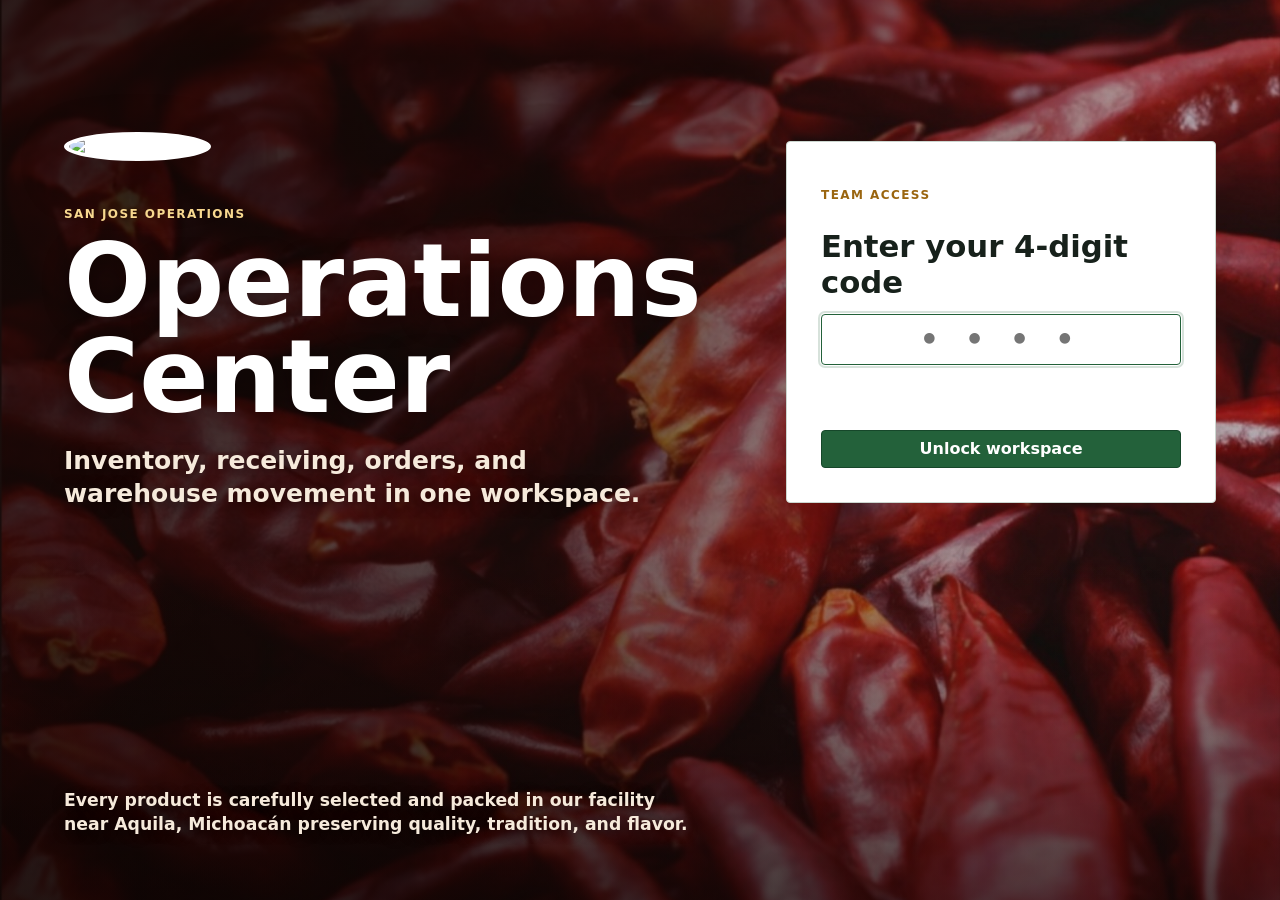
==== commit 5537dd71: "Revert frontend favicon change" ====
--- a/frontend/index.html
+++ b/frontend/index.html
@@ -9,8 +9,8 @@
     <link rel="stylesheet" href="./css/reports-mobile.css?v=opsreports3">
     <link rel="stylesheet" href="./css/smooth.css?v=smooth1">
     <link rel="stylesheet" href="./css/professional.css?v=mobile-professional1">
-    <link rel="stylesheet" href="./css/professional-nav-fix.css?v=phone-layout1">
-    <script type="module" src="./js/app-smooth1.js?v=phone-layout1"></script>
+    <link rel="stylesheet" href="./css/professional-nav-fix.css?v=phone-layout2">
+    <script type="module" src="./js/app-smooth1.js?v=phone-layout2"></script>
   </head>
   <body>
     <section id="loginScreen" class="login-screen" aria-label="Operations Center sign in">
@@ -71,4 +71,4 @@
       </main>
     </div>
   </body>
-</html>
+</html>
--- a/frontend/css/professional-nav-fix.css
+++ b/frontend/css/professional-nav-fix.css
@@ -1,7 +1,8 @@
 /* V2 contrast fixes loaded after professional.css.
    Keeps the QuickBooks-style cleaner UI while forcing the left menu to stay readable. */
 
-.mobile-home-button {
+.mobile-home-button,
+.mobile-menu-sign-out {
   display: none !important;
 }
 
@@ -10,6 +11,32 @@
     align-items: center;
     display: inline-flex !important;
     justify-content: center;
+  }
+
+  .topbar {
+    align-items: center;
+    display: grid !important;
+    gap: 8px !important;
+    grid-template-columns: auto minmax(0, 1fr) !important;
+    min-height: 56px !important;
+  }
+
+  .topbar .user-panel,
+  .topbar #signOutButton,
+  .topbar .sign-out {
+    display: none !important;
+  }
+
+  .mobile-nav-actions {
+    align-items: center;
+    display: flex !important;
+    gap: 6px !important;
+  }
+
+  #pageTitle {
+    overflow: hidden;
+    text-overflow: ellipsis;
+    white-space: nowrap;
   }
 }
 
@@ -88,12 +115,14 @@
   }
 }
 
-@media (max-width: 700px) {
+@media (max-width: 900px), (max-width: 1366px) and (pointer: coarse) {
   body.menu-open #app aside.sidebar,
   body.menu-open #app .sidebar {
     background: #ffffff !important;
     border-right: 1px solid #cbd6cf !important;
     color: #152019 !important;
+    display: flex !important;
+    flex-direction: column;
   }
 
   body.menu-open #app .sidebar .brand {
@@ -107,6 +136,11 @@
   body.menu-open #app .sidebar .brand div,
   body.menu-open #app .sidebar .brand span {
     color: #152019 !important;
+  }
+
+  body.menu-open #app .sidebar .nav {
+    flex: 1;
+    overflow-y: auto;
   }
 
   body.menu-open #app .sidebar .nav a,
@@ -134,4 +168,16 @@
     color: #16472a !important;
     font-weight: 800 !important;
   }
+
+  body.menu-open #app .mobile-menu-sign-out {
+    background: #ffffff !important;
+    border: 1px solid #cbd6cf !important;
+    border-radius: 3px !important;
+    color: #9f2f2f !important;
+    display: block !important;
+    font-weight: 800 !important;
+    margin: auto 10px 12px !important;
+    min-height: 44px !important;
+    width: calc(100% - 20px) !important;
+  }
 }
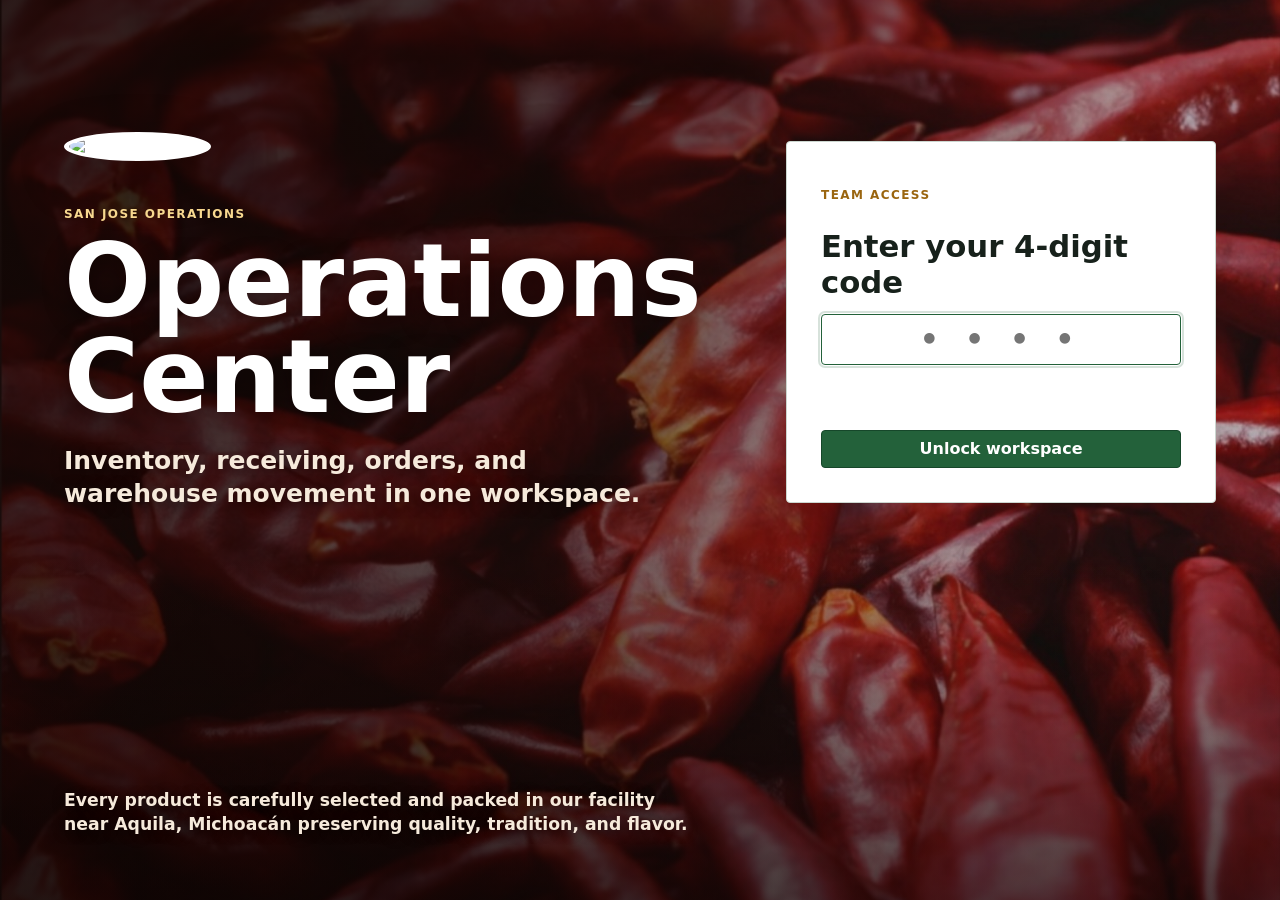
==== commit 703e81f2: "Bump app cache version for reports cards" ====
--- a/frontend/index.html
+++ b/frontend/index.html
@@ -6,11 +6,11 @@
     <title>San Jose Operations Prototype</title>
     <link rel="preload" as="image" href="./operations-center-bg.jpg" fetchpriority="high">
     <link rel="stylesheet" href="./css/styles.css?v=qa1">
-    <link rel="stylesheet" href="./css/reports-mobile.css?v=opsreports3">
     <link rel="stylesheet" href="./css/smooth.css?v=smooth1">
     <link rel="stylesheet" href="./css/professional.css?v=mobile-professional1">
     <link rel="stylesheet" href="./css/professional-nav-fix.css?v=phone-layout2">
-    <script type="module" src="./js/app-smooth1.js?v=phone-layout2"></script>
+    <link rel="stylesheet" href="./css/reports-mobile.css?v=reports-aesthetic1">
+    <script type="module" src="./js/app-smooth1.js?v=reports-ui6"></script>
   </head>
   <body>
     <section id="loginScreen" class="login-screen" aria-label="Operations Center sign in">
@@ -71,4 +71,4 @@
       </main>
     </div>
   </body>
-</html>+</html>
--- a/frontend/css/reports-mobile.css
+++ b/frontend/css/reports-mobile.css
@@ -6,3 +6,237 @@
 .table-wrap {
   max-width: 100%;
 }
+
+/* Reports page visual overrides.
+   Loaded last from index.html so the report cards stay readable on desktop and phone. */
+.reports-page {
+  display: grid;
+  gap: 16px;
+}
+
+.reports-overview,
+.report-detail-panel {
+  padding: 18px;
+}
+
+.reports-health-pill {
+  background: #eef7f1;
+  border: 1px solid #cfe3d6;
+  border-radius: 999px;
+  color: #17613f;
+  font-size: 12px;
+  font-weight: 850;
+  padding: 7px 11px;
+  white-space: nowrap;
+}
+
+.formula-strip {
+  background: #edf3ef;
+  border: 1px solid var(--line);
+  border-radius: 12px;
+  display: grid;
+  gap: 1px;
+  grid-template-columns: repeat(4, minmax(0, 1fr));
+  margin-bottom: 14px;
+  overflow: hidden;
+}
+
+.formula-strip div {
+  background: #ffffff;
+  min-height: 70px;
+  padding: 12px 14px;
+}
+
+.formula-strip span {
+  color: #667568;
+  display: block;
+  font-size: 11px;
+  font-weight: 850;
+  letter-spacing: .04em;
+  text-transform: uppercase;
+}
+
+.formula-strip strong {
+  color: #17211b;
+  display: block;
+  font-size: 13px;
+  line-height: 1.32;
+  margin-top: 6px;
+}
+
+.report-summary-grid {
+  display: grid;
+  gap: 12px;
+  grid-template-columns: repeat(4, minmax(0, 1fr));
+}
+
+.report-summary-card,
+.card.report-block,
+button.report-block {
+  background: #ffffff !important;
+  border: 1px solid #d8e1da !important;
+  border-radius: 12px !important;
+  box-shadow: 0 6px 18px rgba(23,33,27,.05) !important;
+  color: #17211b !important;
+  min-height: 148px;
+  padding: 15px;
+  text-align: left;
+}
+
+.report-summary-card:hover,
+.card.report-block:hover,
+button.report-block:hover {
+  border-color: #9fc4ab !important;
+  box-shadow: 0 10px 24px rgba(23,33,27,.09) !important;
+  transform: translateY(-1px);
+}
+
+.report-summary-card.selected,
+.card.report-block.selected,
+button.report-block.selected {
+  background: linear-gradient(180deg, #ffffff 0%, #f4faf6 100%) !important;
+  border-color: #186b45 !important;
+  box-shadow: inset 0 4px 0 #186b45, 0 10px 24px rgba(23,33,27,.09) !important;
+  color: #17211b !important;
+}
+
+.report-summary-card strong,
+.card.report-block strong,
+button.report-block strong {
+  color: #186b45 !important;
+  display: block;
+  font-size: 34px;
+  letter-spacing: -.04em;
+  line-height: 1;
+  margin: 8px 0 11px;
+}
+
+.report-summary-card h3,
+.card.report-block span,
+button.report-block span {
+  color: #17211b !important;
+  font-weight: 850;
+}
+
+.report-summary-card small,
+.card.report-block small,
+button.report-block small {
+  color: #607064 !important;
+  display: block;
+  font-size: 12px;
+  line-height: 1.38;
+}
+
+.report-card-label {
+  color: #667568 !important;
+  display: block;
+  font-size: 11px;
+  font-weight: 850;
+  letter-spacing: .04em;
+  text-transform: uppercase;
+}
+
+.report-summary-card em {
+  color: #186b45 !important;
+  display: block;
+  font-size: 12px;
+  font-style: normal;
+  font-weight: 850;
+  margin-top: 12px;
+}
+
+.report-detail-panel .table-tools {
+  align-items: center;
+  background: #ffffff;
+  border: 1px solid #d8e1da;
+  border-radius: 12px;
+  margin: 0 0 12px;
+  padding: 10px;
+}
+
+.report-detail-panel table {
+  font-size: 13px;
+}
+
+/* Requested final report-card look: keep the green boxes, make all words white. */
+.report-summary-card,
+.card.report-block,
+button.report-block,
+.report-summary-card.selected,
+.card.report-block.selected,
+button.report-block.selected {
+  background: #226b3d !important;
+  border-color: #1f5f37 !important;
+  color: #ffffff !important;
+}
+
+.report-summary-card *,
+.card.report-block *,
+button.report-block * {
+  color: #ffffff !important;
+}
+
+.report-summary-card strong,
+.card.report-block strong,
+button.report-block strong {
+  color: #ffffff !important;
+}
+
+.report-summary-card small,
+.card.report-block small,
+button.report-block small,
+.report-card-label,
+.report-summary-card em {
+  color: rgba(255,255,255,.86) !important;
+}
+
+@media (max-width: 1200px) {
+  .report-summary-grid,
+  .formula-strip {
+    grid-template-columns: repeat(2, minmax(0, 1fr));
+  }
+}
+
+@media (max-width: 700px) {
+  .reports-overview,
+  .report-detail-panel {
+    padding: 14px;
+  }
+
+  .reports-health-pill {
+    white-space: normal;
+    width: fit-content;
+  }
+
+  .report-summary-grid,
+  .formula-strip {
+    grid-template-columns: 1fr;
+  }
+
+  .formula-strip div {
+    min-height: auto;
+    padding: 11px 12px;
+  }
+
+  .report-summary-card {
+    min-height: 122px;
+    padding: 14px;
+  }
+
+  .report-summary-card strong {
+    font-size: 30px;
+  }
+
+  .report-detail-panel .table-tools,
+  .report-detail-panel .table-tools label {
+    align-items: stretch;
+    display: grid;
+    justify-content: stretch;
+    width: 100%;
+  }
+
+  .report-detail-panel .table-filter {
+    min-width: 0;
+    width: 100%;
+  }
+}
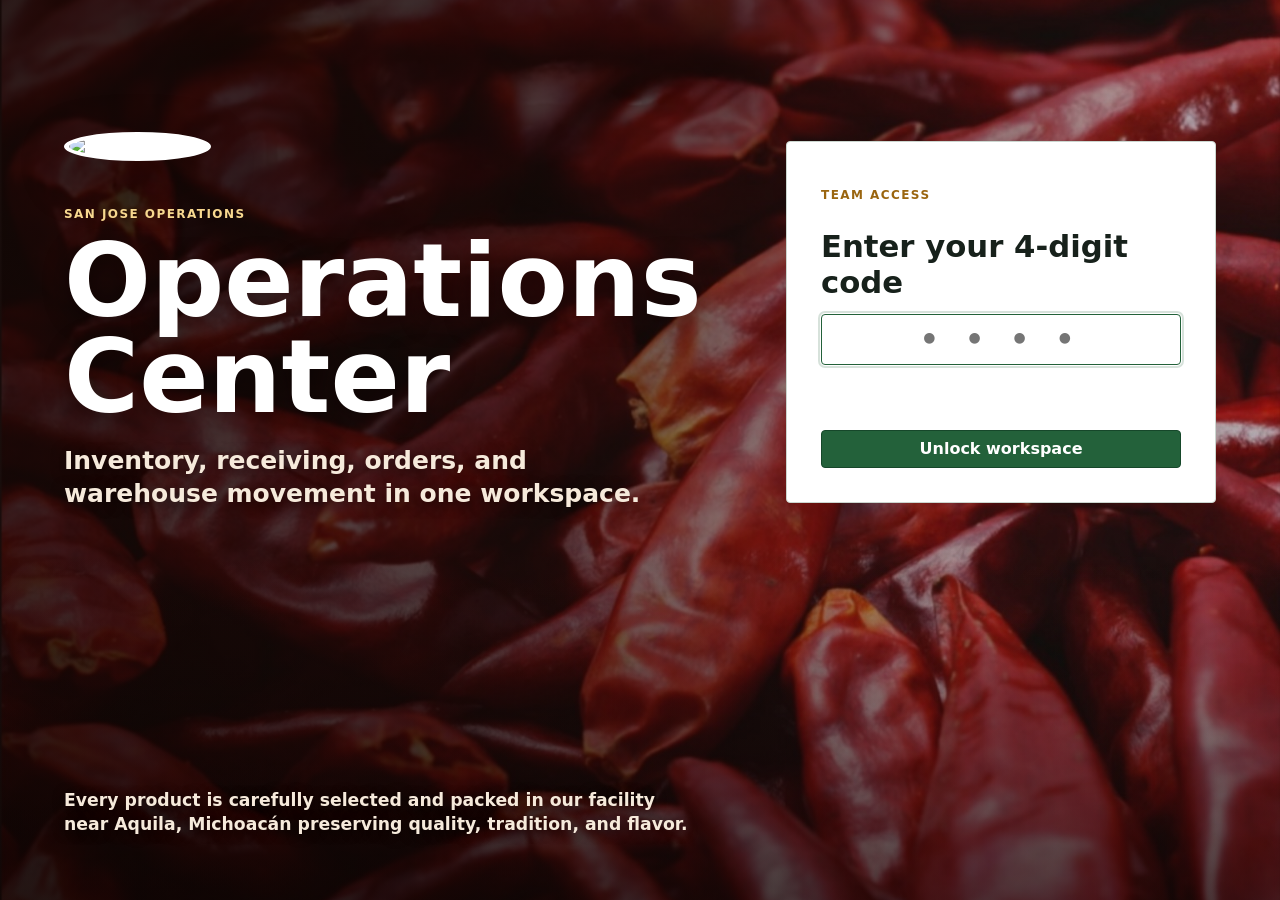
==== commit 64a5cefb: "Add app favicon" ====
--- a/frontend/index.html
+++ b/frontend/index.html
@@ -4,6 +4,8 @@
     <meta charset="utf-8">
     <meta name="viewport" content="width=device-width, initial-scale=1">
     <title>San Jose Operations Prototype</title>
+    <link rel="icon" type="image/png" href="../logo_San_Jose.png">
+    <link rel="apple-touch-icon" href="../logo_San_Jose.png">
     <link rel="preload" as="image" href="./operations-center-bg.jpg" fetchpriority="high">
     <link rel="stylesheet" href="./css/styles.css?v=qa1">
     <link rel="stylesheet" href="./css/smooth.css?v=smooth1">
--- a/frontend/css/reports-mobile.css
+++ b/frontend/css/reports-mobile.css
@@ -7,189 +7,8 @@
   max-width: 100%;
 }
 
-/* Reports page visual overrides.
-   Loaded last from index.html so the report cards stay readable on desktop and phone. */
-.reports-page {
-  display: grid;
-  gap: 16px;
-}
-
-.reports-overview,
-.report-detail-panel {
-  padding: 18px;
-}
-
-.reports-health-pill {
-  background: #eef7f1;
-  border: 1px solid #cfe3d6;
-  border-radius: 999px;
-  color: #17613f;
-  font-size: 12px;
-  font-weight: 850;
-  padding: 7px 11px;
-  white-space: nowrap;
-}
-
-.formula-strip {
-  background: #edf3ef;
-  border: 1px solid var(--line);
-  border-radius: 12px;
-  display: grid;
-  gap: 1px;
-  grid-template-columns: repeat(4, minmax(0, 1fr));
-  margin-bottom: 14px;
-  overflow: hidden;
-}
-
-.formula-strip div {
-  background: #ffffff;
-  min-height: 70px;
-  padding: 12px 14px;
-}
-
-.formula-strip span {
-  color: #667568;
-  display: block;
-  font-size: 11px;
-  font-weight: 850;
-  letter-spacing: .04em;
-  text-transform: uppercase;
-}
-
-.formula-strip strong {
-  color: #17211b;
-  display: block;
-  font-size: 13px;
-  line-height: 1.32;
-  margin-top: 6px;
-}
-
-.report-summary-grid {
-  display: grid;
-  gap: 12px;
-  grid-template-columns: repeat(4, minmax(0, 1fr));
-}
-
-.report-summary-card,
-.card.report-block,
-button.report-block {
-  background: #ffffff !important;
-  border: 1px solid #d8e1da !important;
-  border-radius: 12px !important;
-  box-shadow: 0 6px 18px rgba(23,33,27,.05) !important;
-  color: #17211b !important;
-  min-height: 148px;
-  padding: 15px;
-  text-align: left;
-}
-
-.report-summary-card:hover,
-.card.report-block:hover,
-button.report-block:hover {
-  border-color: #9fc4ab !important;
-  box-shadow: 0 10px 24px rgba(23,33,27,.09) !important;
-  transform: translateY(-1px);
-}
-
-.report-summary-card.selected,
-.card.report-block.selected,
-button.report-block.selected {
-  background: linear-gradient(180deg, #ffffff 0%, #f4faf6 100%) !important;
-  border-color: #186b45 !important;
-  box-shadow: inset 0 4px 0 #186b45, 0 10px 24px rgba(23,33,27,.09) !important;
-  color: #17211b !important;
-}
-
-.report-summary-card strong,
-.card.report-block strong,
-button.report-block strong {
-  color: #186b45 !important;
-  display: block;
-  font-size: 34px;
-  letter-spacing: -.04em;
-  line-height: 1;
-  margin: 8px 0 11px;
-}
-
-.report-summary-card h3,
-.card.report-block span,
-button.report-block span {
-  color: #17211b !important;
-  font-weight: 850;
-}
-
-.report-summary-card small,
-.card.report-block small,
-button.report-block small {
-  color: #607064 !important;
-  display: block;
-  font-size: 12px;
-  line-height: 1.38;
-}
-
-.report-card-label {
-  color: #667568 !important;
-  display: block;
-  font-size: 11px;
-  font-weight: 850;
-  letter-spacing: .04em;
-  text-transform: uppercase;
-}
-
-.report-summary-card em {
-  color: #186b45 !important;
-  display: block;
-  font-size: 12px;
-  font-style: normal;
-  font-weight: 850;
-  margin-top: 12px;
-}
-
-.report-detail-panel .table-tools {
-  align-items: center;
-  background: #ffffff;
-  border: 1px solid #d8e1da;
-  border-radius: 12px;
-  margin: 0 0 12px;
-  padding: 10px;
-}
-
-.report-detail-panel table {
-  font-size: 13px;
-}
-
-/* Requested final report-card look: keep the green boxes, make all words white. */
-.report-summary-card,
-.card.report-block,
-button.report-block,
-.report-summary-card.selected,
-.card.report-block.selected,
-button.report-block.selected {
-  background: #226b3d !important;
-  border-color: #1f5f37 !important;
-  color: #ffffff !important;
-}
-
-.report-summary-card *,
-.card.report-block *,
-button.report-block * {
-  color: #ffffff !important;
-}
-
-.report-summary-card strong,
-.card.report-block strong,
-button.report-block strong {
-  color: #ffffff !important;
-}
-
-.report-summary-card small,
-.card.report-block small,
-button.report-block small,
-.report-card-label,
-.report-summary-card em {
-  color: rgba(255,255,255,.86) !important;
-}
-
+/* Keep this file limited to broad table/mobile safety.
+   Reports card colors are controlled only by frontend/pages/reports.js. */
 @media (max-width: 1200px) {
   .report-summary-grid,
   .formula-strip {
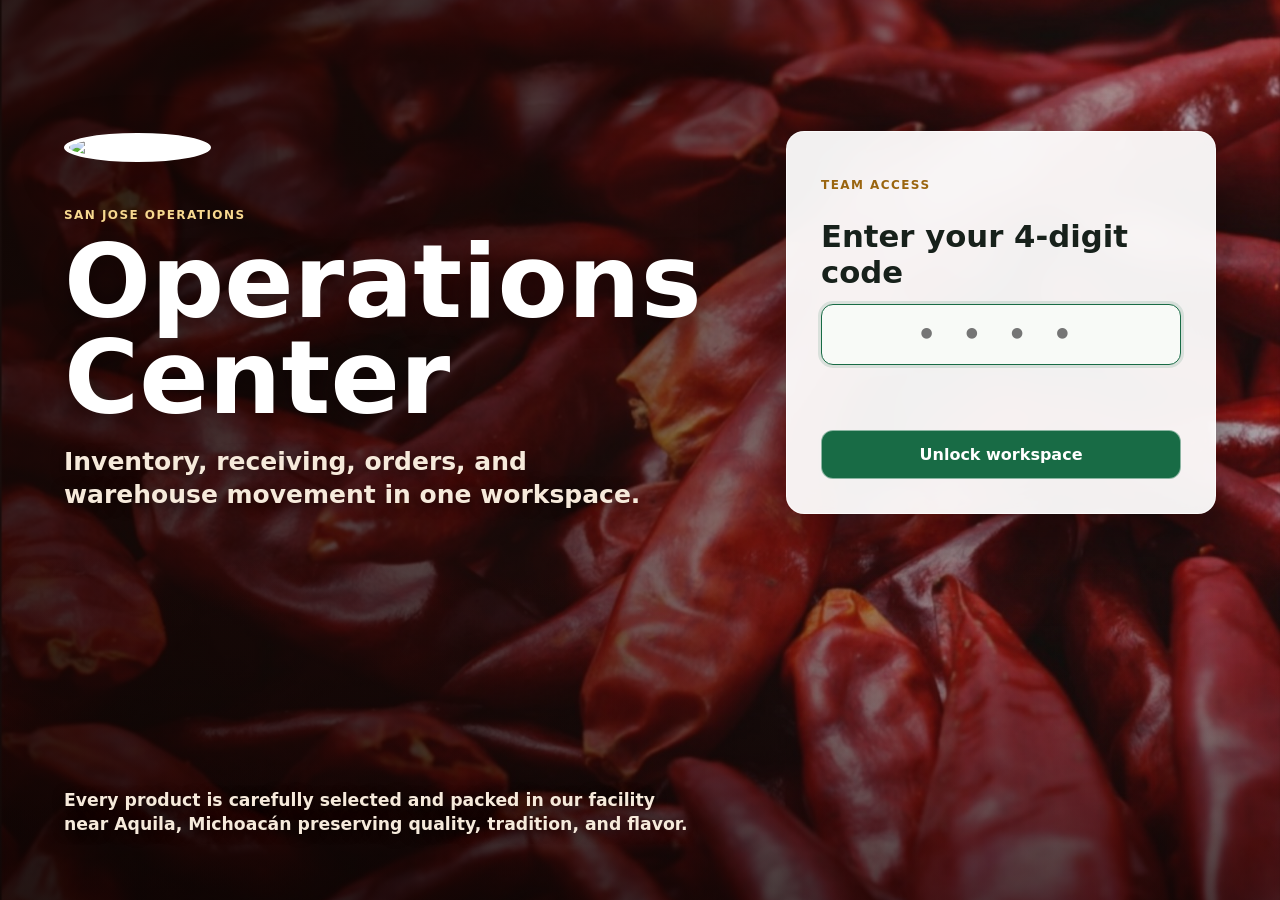
==== commit f2770799: "Refresh app script cache for customer vendor actions" ====
--- a/frontend/index.html
+++ b/frontend/index.html
@@ -4,15 +4,11 @@
     <meta charset="utf-8">
     <meta name="viewport" content="width=device-width, initial-scale=1">
     <title>San Jose Operations Prototype</title>
-    <link rel="icon" type="image/png" href="../logo_San_Jose.png">
-    <link rel="apple-touch-icon" href="../logo_San_Jose.png">
     <link rel="preload" as="image" href="./operations-center-bg.jpg" fetchpriority="high">
     <link rel="stylesheet" href="./css/styles.css?v=qa1">
+    <link rel="stylesheet" href="./css/reports-mobile.css?v=opsreports3">
     <link rel="stylesheet" href="./css/smooth.css?v=smooth1">
-    <link rel="stylesheet" href="./css/professional.css?v=mobile-professional1">
-    <link rel="stylesheet" href="./css/professional-nav-fix.css?v=phone-layout2">
-    <link rel="stylesheet" href="./css/reports-mobile.css?v=reports-aesthetic1">
-    <script type="module" src="./js/app-smooth1.js?v=reports-ui6"></script>
+    <script type="module" src="./js/app-smooth1.js?v=buttons2"></script>
   </head>
   <body>
     <section id="loginScreen" class="login-screen" aria-label="Operations Center sign in">
@@ -46,15 +42,11 @@
           </div>
         </div>
         <nav id="nav" class="nav"></nav>
-        <button id="mobileMenuSignOut" class="mobile-menu-sign-out" type="button">Sign out</button>
       </aside>
 
       <main class="shell">
         <header class="topbar">
           <div class="mobile-nav-actions">
-            <button id="mobileHomeButton" class="icon-button mobile-home-button" type="button" aria-label="Warehouse home" title="Warehouse home">
-              <svg aria-hidden="true" viewBox="0 0 24 24"><path d="m3 11 9-8 9 8"></path><path d="M5 10v10h14V10"></path><path d="M9 20v-6h6v6"></path></svg>
-            </button>
             <button id="menuToggle" class="icon-button" type="button" aria-label="Open full navigation" title="Open full navigation">☰</button>
           </div>
           <div>
